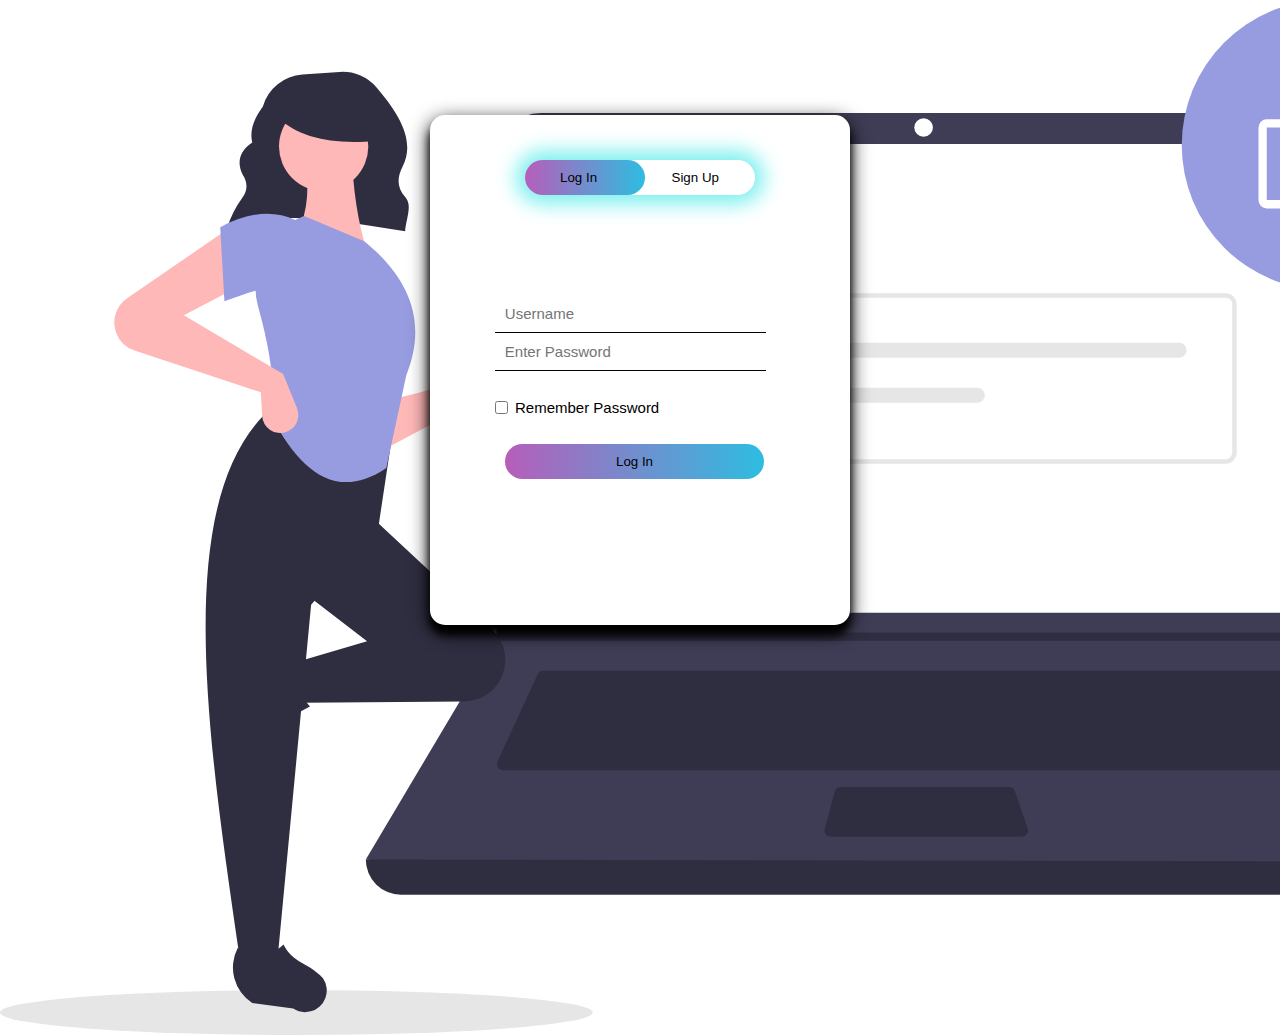
==== index.html @ 1040b358 "Rename index_0.html to index.html" ====
<!DOCTYPE html>
<html lang="en">
<head>
	<title>first Login page</title>
	<meta charset="utf-8">
	<link rel="stylesheet" type="text/css" href="style_1.css">
</head>
<body>
	<div class="hero">
		<div class="box">
			<div class="button-box">
				<div id="btn"></div>
				<button type="button" class="switch-button" onclick="login()">Log In </button>
				<button type="button" class="switch-button" onclick="signup()">Sign Up </button>
				
			</div>	
			
				<form id="login" class="form-style">
					<div id="sty">
					<input type="text" class="data" placeholder="Username" required>
					<input type="text" class="data" placeholder="Enter Password" required>
					<br>
					</div>
					<input type="checkbox" class="check-box" ><span>Remember Password</span>
					<br>
					<button type="submit" class="submit-btn">Log In</button>
				</form>
				<form id="signup" class="form-style">
					<div id="sty">
					<input type="text" class="data" placeholder="Username" required>
					<input type="email" class="data" placeholder="Email Id " required>
					<input type="text" class="data" placeholder="Create Password" required>
					</div>
					<input type="checkbox" class="check-box" required><span>I agree terms & conditions</span>
					<br>
					<button type="submit" class="submit-btn">Sign Up</button>
				</form>
			
		</div>
	</div>
<script> 
	var x = document.getElementById("login");
	var y = document.getElementById("signup");
	var z = document.getElementById("btn");

	function signup(){
		x.style.left = "-445px";
		y.style.left = "5px";
		z.style.left = "110px";

	}
	function login(){
		x.style.left = "5px";
		y.style.left = "445px";
		z.style.left = "0";

	}

</script>

</body>
</html>
---- style_1.css ----
*{
	margin: 0;
	padding: 0;
	font-family: sans-serif;
}
.hero{
	
	height:115%;
	width:100%;
	background-image: linear-gradient(rgba(0,0,0,0),rgba(0,0,0,0)), url("backimg.svg");
	background-size: cover;
	position: absolute;

}
.box{
	width:400px;
	height:490px;
	position:relative;
	margin: 9% auto;
	padding:10px;
	background-color: #fff ;
	overflow:hidden;
	border-radius:15px;
	box-shadow: 0 10px 8px 0 rgba(0, 0, 0, 1), 0 6px 20px 0 rgba(0, 0, 0, 1);
	
}

.button-box{
	width: 230px;
	margin:35px auto;
	position:relative;
	box-shadow: 0 0 20px 9px #7bf0ef;
	border-radius: 30px;
}
.switch-button{
	padding: 10px 35px;
	cursor:pointer;
	background:transparent;
	border:0;
	outline:none;
	position:relative;
}
#btn{
	top:0;
	bottom:0;
	left:0;
	right:0;
	position: absolute;
	width:120px;
	height:100%;
	background: linear-gradient( to right, #b65eba,#2ebde1);
	border-radius: 30px;
	transition: 0.7s;

}
.form-style{
	width:95%;
	margin:auto;
	top:180px;
	position:absolute;
	transition:0.5s;

}
#sty{
	width:70%;
	margin:auto;
	border-left:0;
	border-right:0;
	border-top: 0;
	outline:none;
	


}

.data{
	width:90%;
	padding:10px 10px;
	margin:auto;
	border-left:0;
	border-right:0;
	border-top: 0;
	border-bottom:1px solid black;
	outline:none;
	background:transparent;
	font-size: 15px;

}

.submit-btn{
	width:65%;
	margin:auto;
	padding:10px 30px;
	cursor:pointer;
	display:block;
	background: linear-gradient( to right, #b65eba,#2ebde1);
	border:0;
	outline:none;
	border-radius: 30px;
}
.check-box{
	margin:30px 10px 30px 60px;
	left:30px;
	background:transparent;
}
span{
	color:black;
	left:80px;
	text-align: center;
	font-size: 15px;
	bottom:63px;
	position:absolute;
}
#login{
	left: 5px;


}
#signup{
	left:450px;

}
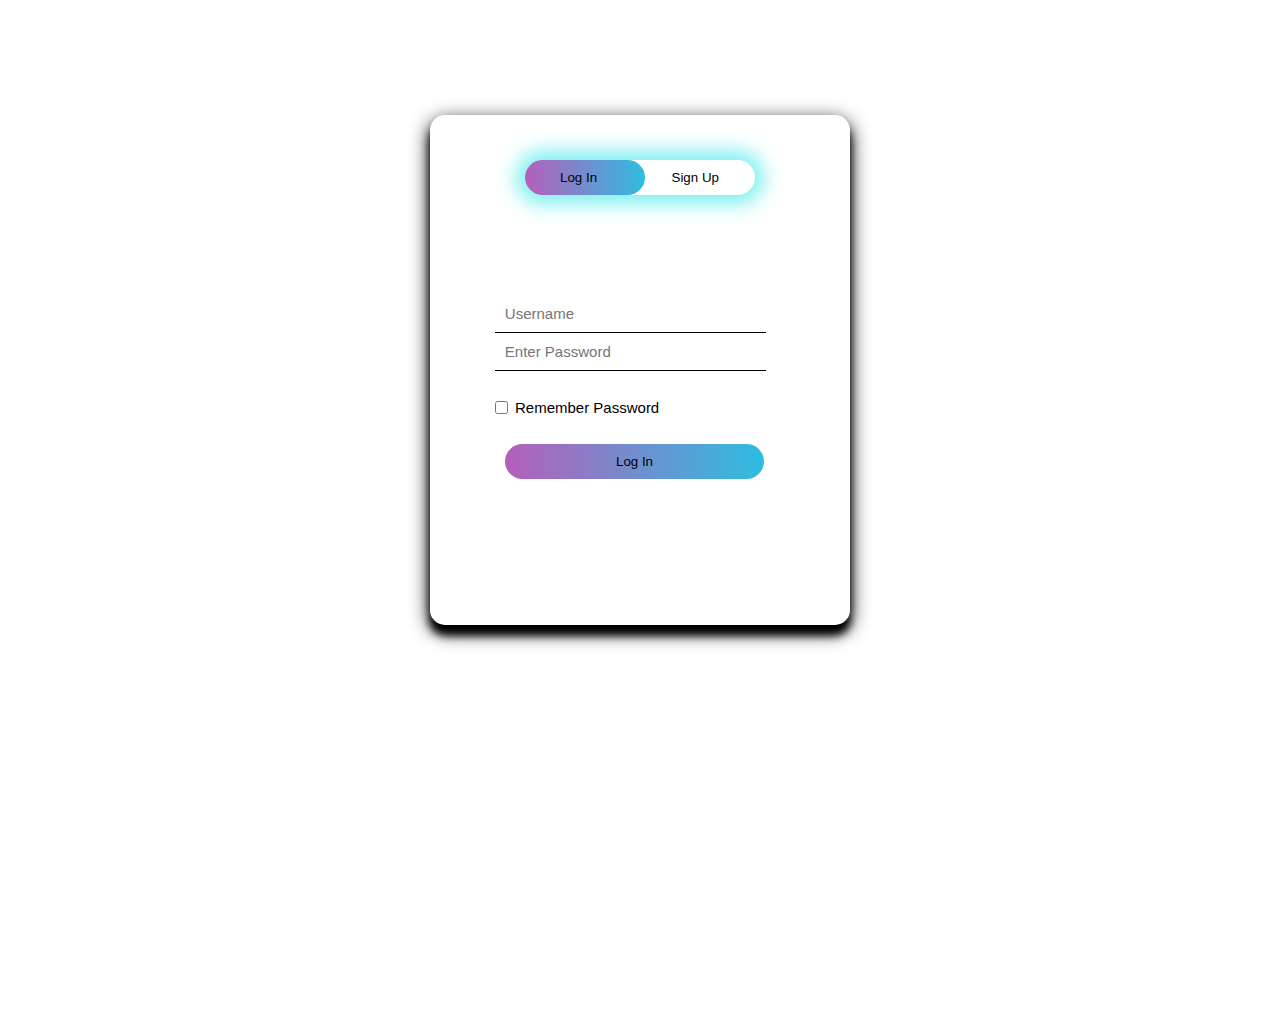
==== commit 2f940336: "background image removed" ====
--- a/index.html
+++ b/index.html
@@ -1,62 +1,74 @@
 <!DOCTYPE html>
 <html lang="en">
-<head>
-	<title>first Login page</title>
-	<meta charset="utf-8">
-	<link rel="stylesheet" type="text/css" href="style_1.css">
-</head>
-<body>
-	<div class="hero">
-		<div class="box">
-			<div class="button-box">
-				<div id="btn"></div>
-				<button type="button" class="switch-button" onclick="login()">Log In </button>
-				<button type="button" class="switch-button" onclick="signup()">Sign Up </button>
-				
-			</div>	
-			
-				<form id="login" class="form-style">
-					<div id="sty">
-					<input type="text" class="data" placeholder="Username" required>
-					<input type="text" class="data" placeholder="Enter Password" required>
-					<br>
-					</div>
-					<input type="checkbox" class="check-box" ><span>Remember Password</span>
-					<br>
-					<button type="submit" class="submit-btn">Log In</button>
-				</form>
-				<form id="signup" class="form-style">
-					<div id="sty">
-					<input type="text" class="data" placeholder="Username" required>
-					<input type="email" class="data" placeholder="Email Id " required>
-					<input type="text" class="data" placeholder="Create Password" required>
-					</div>
-					<input type="checkbox" class="check-box" required><span>I agree terms & conditions</span>
-					<br>
-					<button type="submit" class="submit-btn">Sign Up</button>
-				</form>
-			
-		</div>
-	</div>
-<script> 
-	var x = document.getElementById("login");
-	var y = document.getElementById("signup");
-	var z = document.getElementById("btn");
+  <head>
+    <title>first Login page</title>
+    <meta charset="utf-8" />
+    <link rel="stylesheet" type="text/css" href="style.css" />
+  </head>
+  <body>
+    <div class="hero">
+      <div class="box">
+        <div class="button-box">
+          <div id="btn"></div>
+          <button type="button" class="switch-button" onclick="login()">
+            Log In
+          </button>
+          <button type="button" class="switch-button" onclick="signup()">
+            Sign Up
+          </button>
+        </div>
 
-	function signup(){
-		x.style.left = "-445px";
-		y.style.left = "5px";
-		z.style.left = "110px";
+        <form id="login" class="form-style">
+          <div id="sty">
+            <input type="text" class="data" placeholder="Username" required />
+            <input
+              type="text"
+              class="data"
+              placeholder="Enter Password"
+              required
+            />
+            <br />
+          </div>
+          <input type="checkbox" class="check-box" /><span
+            >Remember Password</span
+          >
+          <br />
+          <button type="submit" class="submit-btn">Log In</button>
+        </form>
+        <form id="signup" class="form-style">
+          <div id="sty">
+            <input type="text" class="data" placeholder="Username" required />
+            <input type="email" class="data" placeholder="Email Id " required />
+            <input
+              type="text"
+              class="data"
+              placeholder="Create Password"
+              required
+            />
+          </div>
+          <input type="checkbox" class="check-box" required /><span
+            >I agree terms & conditions</span
+          >
+          <br />
+          <button type="submit" class="submit-btn">Sign Up</button>
+        </form>
+      </div>
+    </div>
+    <script>
+      var x = document.getElementById("login");
+      var y = document.getElementById("signup");
+      var z = document.getElementById("btn");
 
-	}
-	function login(){
-		x.style.left = "5px";
-		y.style.left = "445px";
-		z.style.left = "0";
-
-	}
-
-</script>
-
-</body>
+      function signup() {
+        x.style.left = "-445px";
+        y.style.left = "5px";
+        z.style.left = "110px";
+      }
+      function login() {
+        x.style.left = "5px";
+        y.style.left = "445px";
+        z.style.left = "0";
+      }
+    </script>
+  </body>
 </html>
--- a/style.css
+++ b/style.css
@@ -0,0 +1,122 @@
+*{
+	margin: 0;
+	padding: 0;
+	font-family: sans-serif;
+}
+.hero{
+	
+	height:115%;
+	width:100%;
+	background-image: linear-gradient(rgba(0,0,0,0),rgba(0,0,0,0));
+	background-size: cover;
+	position: absolute;
+
+}
+.box{
+	width:400px;
+	height:490px;
+	position:relative;
+	margin: 9% auto;
+	padding:10px;
+	background-color: #fff ;
+	overflow:hidden;
+	border-radius:15px;
+	box-shadow: 0 10px 8px 0 rgba(0, 0, 0, 1), 0 6px 20px 0 rgba(0, 0, 0, 1);
+	
+}
+
+.button-box{
+	width: 230px;
+	margin:35px auto;
+	position:relative;
+	box-shadow: 0 0 20px 9px #7bf0ef;
+	border-radius: 30px;
+}
+.switch-button{
+	padding: 10px 35px;
+	cursor:pointer;
+	background:transparent;
+	border:0;
+	outline:none;
+	position:relative;
+}
+#btn{
+	top:0;
+	bottom:0;
+	left:0;
+	right:0;
+	position: absolute;
+	width:120px;
+	height:100%;
+	background: linear-gradient( to right, #b65eba,#2ebde1);
+	border-radius: 30px;
+	transition: 0.7s;
+
+}
+.form-style{
+	width:95%;
+	margin:auto;
+	top:180px;
+	position:absolute;
+	transition:0.5s;
+
+}
+#sty{
+	width:70%;
+	margin:auto;
+	border-left:0;
+	border-right:0;
+	border-top: 0;
+	outline:none;
+	
+
+
+}
+
+.data{
+	width:90%;
+	padding:10px 10px;
+	margin:auto;
+	border-left:0;
+	border-right:0;
+	border-top: 0;
+	border-bottom:1px solid black;
+	outline:none;
+	background:transparent;
+	font-size: 15px;
+
+}
+
+.submit-btn{
+	width:65%;
+	margin:auto;
+	padding:10px 30px;
+	cursor:pointer;
+	display:block;
+	background: linear-gradient( to right, #b65eba,#2ebde1);
+	border:0;
+	outline:none;
+	border-radius: 30px;
+}
+.check-box{
+	margin:30px 10px 30px 60px;
+	left:30px;
+	background:transparent;
+}
+span{
+	color:black;
+	left:80px;
+	text-align: center;
+	font-size: 15px;
+	bottom:63px;
+	position:absolute;
+}
+#login{
+	left: 5px;
+
+
+}
+#signup{
+	left:450px;
+
+}
